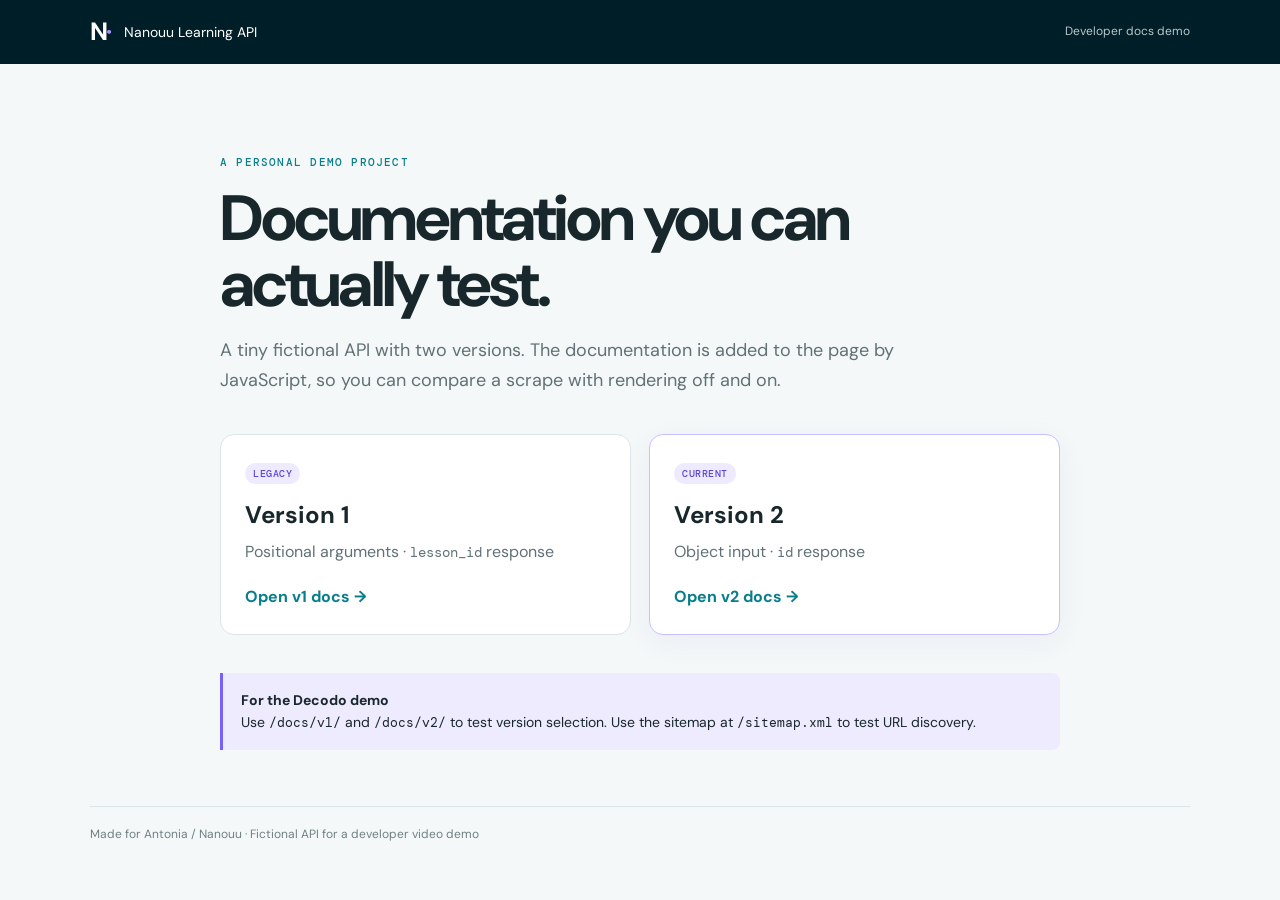
==== index.html @ 7410abad "Add files via upload" ====
<!doctype html>
<html lang="en">
<head>
  <meta charset="utf-8"><meta name="viewport" content="width=device-width,initial-scale=1">
  <title>Nanouu Learning API · Docs</title>
  <meta name="description" content="A fictional, versioned API documentation demo by Nanouu.">
  <link rel="stylesheet" href="/assets/site.css">
</head>
<body>
  <header class="topbar"><a class="brand" href="/">N<span>·</span></a><span>Nanouu Learning API</span><span class="top-note">Developer docs demo</span></header>
  <main class="home wrap">
    <p class="eyebrow">A PERSONAL DEMO PROJECT</p>
    <h1>Documentation you can actually test.</h1>
    <p class="lead">A tiny fictional API with two versions. The documentation is added to the page by JavaScript, so you can compare a scrape with rendering off and on.</p>
    <div class="version-grid">
      <a class="version-card" href="/docs/v1/"><span class="pill">LEGACY</span><h2>Version 1</h2><p>Positional arguments · <code>lesson_id</code> response</p><span class="card-link">Open v1 docs →</span></a>
      <a class="version-card featured" href="/docs/v2/"><span class="pill">CURRENT</span><h2>Version 2</h2><p>Object input · <code>id</code> response</p><span class="card-link">Open v2 docs →</span></a>
    </div>
    <aside class="callout"><strong>For the Decodo demo</strong><br>Use <code>/docs/v1/</code> and <code>/docs/v2/</code> to test version selection. Use the sitemap at <code>/sitemap.xml</code> to test URL discovery.</aside>
  </main>
  <footer class="footer wrap">Made for Antonia / Nanouu · Fictional API for a developer video demo</footer>
</body>
</html>
---- assets/site.css ----
@import url('https://fonts.googleapis.com/css2?family=DM+Mono:wght@400;500&family=DM+Sans:wght@400;500;600;700&display=swap');
:root{--ink:#18272b;--muted:#617176;--teal:#087e8b;--line:#dce5e7;--paper:#fff;--wash:#f4f8f8;--dark:#001e27;--violet:#7860ff}*{box-sizing:border-box}body{margin:0;background:var(--wash);color:var(--ink);font:16px/1.6 'DM Sans',system-ui,sans-serif}.topbar{height:64px;background:var(--dark);color:white;display:flex;align-items:center;gap:14px;padding:0 max(24px,calc((100vw - 1100px)/2));font-size:14px}.brand{font-weight:700;font-size:25px;color:#fff;text-decoration:none;letter-spacing:-2px}.brand span{color:#9d8dff}.top-name{color:#fff;text-decoration:none}.top-note{margin-left:auto;color:#b8c7ca;font-size:12px}.wrap{width:min(1100px,calc(100% - 40px));margin:0 auto}.home{padding:80px 0 56px;max-width:840px}.eyebrow{font:500 11px/1.4 'DM Mono',monospace;letter-spacing:.11em;color:var(--teal)}h1{font-size:clamp(38px,6vw,64px);line-height:1.03;letter-spacing:-.045em;max-width:760px;margin:16px 0}.lead{font-size:18px;line-height:1.65;color:var(--muted);max-width:720px}.version-grid{display:grid;grid-template-columns:repeat(2,minmax(0,1fr));gap:18px;margin:38px 0}.version-card{display:block;padding:24px;border:1px solid var(--line);border-radius:14px;background:white;color:inherit;text-decoration:none;transition:transform .15s,border-color .15s}.version-card:hover{transform:translateY(-3px);border-color:var(--violet)}.version-card.featured{border-color:#c8c0ff;box-shadow:0 8px 30px #4f39c50e}.version-card h2{margin:12px 0 4px}.version-card p{color:var(--muted);margin:0 0 20px}.pill{display:inline-block;padding:4px 8px;border-radius:99px;background:#eeeaff;color:#5b45d5;font:500 10px 'DM Mono',monospace;letter-spacing:.05em}.card-link{color:var(--teal);font-weight:700}.callout{padding:16px 18px;border-left:3px solid var(--violet);background:#eeebff;border-radius:0 8px 8px 0;font-size:14px}.layout{display:grid;grid-template-columns:210px minmax(0,1fr);gap:48px;padding:42px 0 60px;min-height:calc(100vh - 130px)}.sidebar{padding-top:10px}.sidebar a{display:block;padding:7px 10px;color:var(--muted);text-decoration:none;border-radius:6px}.sidebar a:hover,.sidebar a.active{background:#eeebff;color:#5140bf}.sidebar-note{font-size:12px;color:var(--muted);border-top:1px solid var(--line);margin-top:24px;padding:14px 10px}.doc-content{background:white;border:1px solid var(--line);border-radius:14px;padding:clamp(24px,5vw,52px);min-height:470px}.doc-content h1{font-size:42px;margin:12px 0}.doc-content h2{font-size:22px;margin:30px 0 8px}.doc-content p{color:var(--muted)}.doc-content pre{overflow:auto;padding:18px;border-radius:9px;background:#09262e;color:#e4f3f2;font:13px/1.65 'DM Mono',monospace}.doc-content code,.callout code,.version-card code{font-family:'DM Mono',monospace;font-size:.9em}.doc-content p code{background:#eef3f4;padding:2px 5px;border-radius:4px;color:#15515b}.notice{padding:14px 16px;background:#fff6df;border:1px solid #f1dfac;border-radius:8px;color:#67501c!important}.footer{padding:18px 0 28px;color:#718084;font-size:12px;border-top:1px solid var(--line)}@media(max-width:700px){.version-grid{grid-template-columns:1fr}.layout{grid-template-columns:1fr;gap:18px}.sidebar{display:flex;align-items:center;gap:6px;flex-wrap:wrap}.sidebar .eyebrow{width:100%;margin-bottom:0}.sidebar-note{display:none}.doc-content h1{font-size:34px}.topbar{padding:0 20px}}
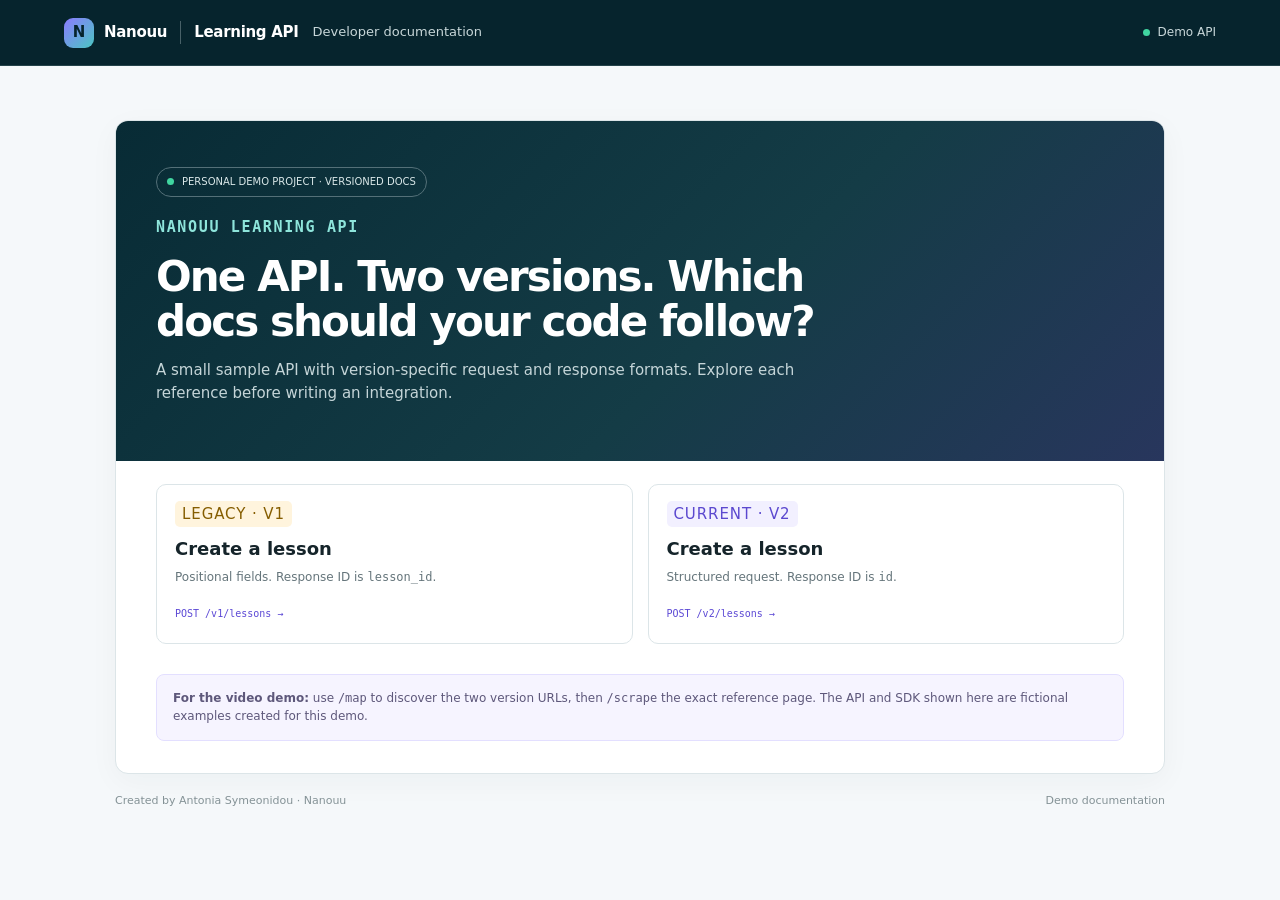
==== commit 1220c88b: "Add files via upload" ====
--- a/index.html
+++ b/index.html
@@ -1,23 +1,3 @@
-<!doctype html>
-<html lang="en">
-<head>
-  <meta charset="utf-8"><meta name="viewport" content="width=device-width,initial-scale=1">
-  <title>Nanouu Learning API · Docs</title>
-  <meta name="description" content="A fictional, versioned API documentation demo by Nanouu.">
-  <link rel="stylesheet" href="/assets/site.css">
-</head>
-<body>
-  <header class="topbar"><a class="brand" href="/">N<span>·</span></a><span>Nanouu Learning API</span><span class="top-note">Developer docs demo</span></header>
-  <main class="home wrap">
-    <p class="eyebrow">A PERSONAL DEMO PROJECT</p>
-    <h1>Documentation you can actually test.</h1>
-    <p class="lead">A tiny fictional API with two versions. The documentation is added to the page by JavaScript, so you can compare a scrape with rendering off and on.</p>
-    <div class="version-grid">
-      <a class="version-card" href="/docs/v1/"><span class="pill">LEGACY</span><h2>Version 1</h2><p>Positional arguments · <code>lesson_id</code> response</p><span class="card-link">Open v1 docs →</span></a>
-      <a class="version-card featured" href="/docs/v2/"><span class="pill">CURRENT</span><h2>Version 2</h2><p>Object input · <code>id</code> response</p><span class="card-link">Open v2 docs →</span></a>
-    </div>
-    <aside class="callout"><strong>For the Decodo demo</strong><br>Use <code>/docs/v1/</code> and <code>/docs/v2/</code> to test version selection. Use the sitemap at <code>/sitemap.xml</code> to test URL discovery.</aside>
-  </main>
-  <footer class="footer wrap">Made for Antonia / Nanouu · Fictional API for a developer video demo</footer>
-</body>
-</html>
+<!doctype html><html lang="en"><head><meta charset="utf-8"><meta name="viewport" content="width=device-width,initial-scale=1"><title>Nanouu Learning API · Documentation</title><meta name="description" content="A personal demo API with versioned docs for testing developer workflows."><style>
+:root{--ink:#15242a;--muted:#65757b;--line:#dce5e8;--paper:#fff;--canvas:#f5f8fa;--navy:#06242d;--teal:#0b8390;--purple:#725cff;--purple-soft:#f0edff;--code:#0b2028;--green:#14866d;--amber:#946300}*{box-sizing:border-box}body{margin:0;background:var(--canvas);color:var(--ink);font:15px/1.55 Inter,ui-sans-serif,system-ui,-apple-system,BlinkMacSystemFont,"Segoe UI",sans-serif}a{color:inherit}.topbar{height:66px;background:var(--navy);color:#fff;display:flex;align-items:center;padding:0 clamp(18px,5vw,72px);gap:14px;border-bottom:1px solid #24434a}.brand{display:flex;align-items:center;gap:10px;text-decoration:none;font-weight:700;letter-spacing:-.02em}.brand-mark{width:30px;height:30px;display:grid;place-items:center;background:linear-gradient(135deg,#8b7bff,#4ac6c2);border-radius:9px;color:#06242d;font-weight:900}.brand-divider{height:23px;width:1px;background:#486168;margin:0 3px}.top-label{font-size:13px;color:#c8d7d9}.top-right{margin-left:auto;display:flex;gap:8px;align-items:center;color:#c8d7d9;font-size:12px}.status-dot{width:7px;height:7px;border-radius:50%;background:#40d5a0}.shell{width:min(1200px,calc(100% - 40px));margin:0 auto;display:grid;grid-template-columns:230px minmax(0,1fr);gap:42px;padding:34px 0 68px}.sidebar{padding-top:10px}.side-kicker{font-size:10px;font-weight:700;letter-spacing:.14em;color:#87989d;margin:18px 10px 8px}.side-link{display:flex;align-items:center;gap:9px;padding:9px 11px;margin:2px 0;border-radius:7px;text-decoration:none;color:#52636a;font-size:13px}.side-link:hover{background:#eaf0f2}.side-link.active{background:var(--purple-soft);color:#5945d2;font-weight:650}.side-mark{width:7px;height:7px;border-radius:2px;background:#c3ccd0}.active .side-mark{background:var(--purple)}.side-sub{margin:5px 0 0 20px;padding-left:12px;border-left:1px solid var(--line)}.version-chip{margin-left:auto;font:10px ui-monospace,monospace;color:#75858b}.side-callout{margin:26px 8px 0;padding:13px;border:1px solid var(--line);border-radius:9px;background:#fff;color:#6d7b80;font-size:11px;line-height:1.5}.main{min-width:0}.crumb{font-size:12px;color:#859398;margin:2px 0 20px}.crumb span{color:#ccd4d7;margin:0 8px}.doc-card{background:var(--paper);border:1px solid var(--line);border-radius:13px;box-shadow:0 8px 30px #16323b0a;overflow:hidden}.doc-head{padding:34px 40px 25px;border-bottom:1px solid var(--line)}.eyebrow{display:flex;align-items:center;gap:8px;font:700 10px/1.4 ui-monospace,SFMono-Regular,Menlo,monospace;letter-spacing:.11em;text-transform:uppercase;color:var(--teal)}.badge{padding:4px 7px;border-radius:5px;background:#f2f0ff;color:#5b48cf;letter-spacing:.06em}.badge.legacy{background:#fff4dd;color:#855d00}.doc-head h1{font-size:34px;line-height:1.15;letter-spacing:-.04em;margin:15px 0 9px}.lead{color:var(--muted);max-width:700px;margin:0;font-size:15px}.meta-row{display:flex;flex-wrap:wrap;gap:8px;margin-top:19px}.meta-pill{border:1px solid var(--line);border-radius:6px;padding:5px 8px;color:#56676d;font:11px ui-monospace,SFMono-Regular,Menlo,monospace;background:#fff}.content{padding:28px 40px 38px;display:grid;grid-template-columns:minmax(0,1.1fr) minmax(250px,.9fr);gap:30px}.section-label{font-size:10px;font-weight:750;letter-spacing:.12em;text-transform:uppercase;color:#8a999e;margin:0 0 10px}.content h2{font-size:19px;letter-spacing:-.02em;margin:0 0 8px}.content p{color:var(--muted);margin:0 0 15px;font-size:13px}.endpoint{display:flex;align-items:center;gap:9px;margin:16px 0 20px}.method{padding:5px 8px;border-radius:5px;background:#e5f6f1;color:#08765e;font:700 11px ui-monospace,monospace}.path{font:600 13px ui-monospace,monospace;color:#35474d}.codebox{border:1px solid #233943;border-radius:9px;background:var(--code);overflow:hidden;margin:12px 0 20px}.code-title{padding:9px 13px;border-bottom:1px solid #263d45;color:#a8bec4;font:10px ui-monospace,monospace;display:flex;justify-content:space-between}.codebox pre{margin:0;padding:16px 15px 18px;color:#d6e9e8;white-space:pre-wrap;overflow-wrap:anywhere;font:11px/1.7 ui-monospace,SFMono-Regular,Menlo,monospace}.codebox .key{color:#a89bff}.codebox .str{color:#7ee0bd}.codebox .comment{color:#728b92}.detail-card{border:1px solid var(--line);border-radius:9px;padding:16px;margin:0 0 13px;background:#fff}.detail-card h3{margin:0 0 10px;font-size:13px}.field-row{display:grid;grid-template-columns:1fr auto;gap:12px;padding:8px 0;border-top:1px solid #edf1f2;font-size:11px}.field-row code{color:#5c49d5;font:11px ui-monospace,monospace}.field-row span{color:#718086}.response-label{font-size:10px;color:#94a1a5;margin:12px 0 0}.note{padding:13px 14px;border-left:3px solid #e5b44d;background:#fff9ea;color:#705619;border-radius:0 7px 7px 0;font-size:12px;line-height:1.5;margin:18px 0}.version-switch{display:flex;gap:9px;margin-top:20px}.switch-link{padding:8px 10px;border:1px solid var(--line);border-radius:7px;color:#52636a;text-decoration:none;font-size:11px}.switch-link:hover{border-color:var(--purple);color:#5844cf}.js-fallback{margin:24px 40px;padding:16px 18px;border:1px dashed #b6c2c6;background:#f8fafb;border-radius:9px;color:#617177;font-size:13px}.js-fallback strong{display:block;color:#2b3d43;margin-bottom:4px}.site-footer{padding:18px 0;color:#849296;font-size:11px;display:flex;justify-content:space-between}.home-hero{padding:46px 40px 40px;background:linear-gradient(135deg,#082b35,#143c46 58%,#28365d);color:#fff}.home-hero .eyebrow{color:#8ee5db}.home-hero h1{font-size:42px;line-height:1.08;letter-spacing:-.045em;max-width:670px;margin:16px 0 12px}.home-hero p{max-width:650px;color:#c5d5d8;font-size:15px}.hero-label{display:inline-flex;align-items:center;gap:8px;border:1px solid #547078;border-radius:99px;padding:6px 10px;color:#d9e7e8;font-size:10px}.version-grid{display:grid;grid-template-columns:1fr 1fr;gap:15px;padding:23px 40px 30px}.version-card{border:1px solid var(--line);border-radius:10px;padding:18px;text-decoration:none;background:#fff;transition:.15s}.version-card:hover{border-color:#a99eff;transform:translateY(-2px);box-shadow:0 8px 18px #2d21720c}.version-card h2{font-size:18px;margin:9px 0 5px}.version-card p{font-size:12px;color:var(--muted);margin:0 0 15px}.card-meta{font:10px ui-monospace,monospace;color:#5c49d5}.home-note{margin:0 40px 32px;padding:14px 16px;background:#f6f4ff;border:1px solid #e3dfff;border-radius:8px;color:#5e587b;font-size:12px}.hidden{display:none!important}@media(max-width:800px){.shell{grid-template-columns:1fr;gap:18px;padding-top:20px}.sidebar{display:flex;flex-wrap:wrap;align-items:center;padding:0}.side-kicker{width:100%;margin:7px 5px}.side-link{padding:7px 9px}.side-sub,.side-callout{display:none}.content{grid-template-columns:1fr;padding:24px}.doc-head{padding:26px 24px}.doc-head h1{font-size:29px}.js-fallback{margin:20px 24px}.home-hero{padding:34px 24px}.home-hero h1{font-size:34px}.version-grid{padding:18px 24px 22px}.home-note{margin:0 24px 24px}.version-grid{grid-template-columns:1fr}.site-footer{display:block}.topbar{padding:0 18px}}
+</style></head><body><header class="topbar"><a class="brand" href="./"><span class="brand-mark">N</span><span>Nanouu</span><span class="brand-divider"></span><span>Learning API</span></a><span class="top-label">Developer documentation</span><div class="top-right"><span class="status-dot"></span> Demo API</div></header><main class="shell" style="display:block;max-width:1050px;padding-top:54px"><section class="doc-card"><div class="home-hero"><span class="hero-label"><span class="status-dot"></span> PERSONAL DEMO PROJECT · VERSIONED DOCS</span><p class="eyebrow" style="margin-top:20px">NANOUU LEARNING API</p><h1>One API. Two versions. Which docs should your code follow?</h1><p>A small sample API with version-specific request and response formats. Explore each reference before writing an integration.</p></div><div class="version-grid"><a class="version-card" href="docs/v1/"><span class="badge legacy">LEGACY · V1</span><h2>Create a lesson</h2><p>Positional fields. Response ID is <code>lesson_id</code>.</p><span class="card-meta">POST /v1/lessons →</span></a><a class="version-card" href="docs/v2/"><span class="badge">CURRENT · V2</span><h2>Create a lesson</h2><p>Structured request. Response ID is <code>id</code>.</p><span class="card-meta">POST /v2/lessons →</span></a></div><div class="home-note"><b>For the video demo:</b> use <code>/map</code> to discover the two version URLs, then <code>/scrape</code> the exact reference page. The API and SDK shown here are fictional examples created for this demo.</div></section><footer class="site-footer"><span>Created by Antonia Symeonidou · Nanouu</span><span>Demo documentation</span></footer></main></body></html>
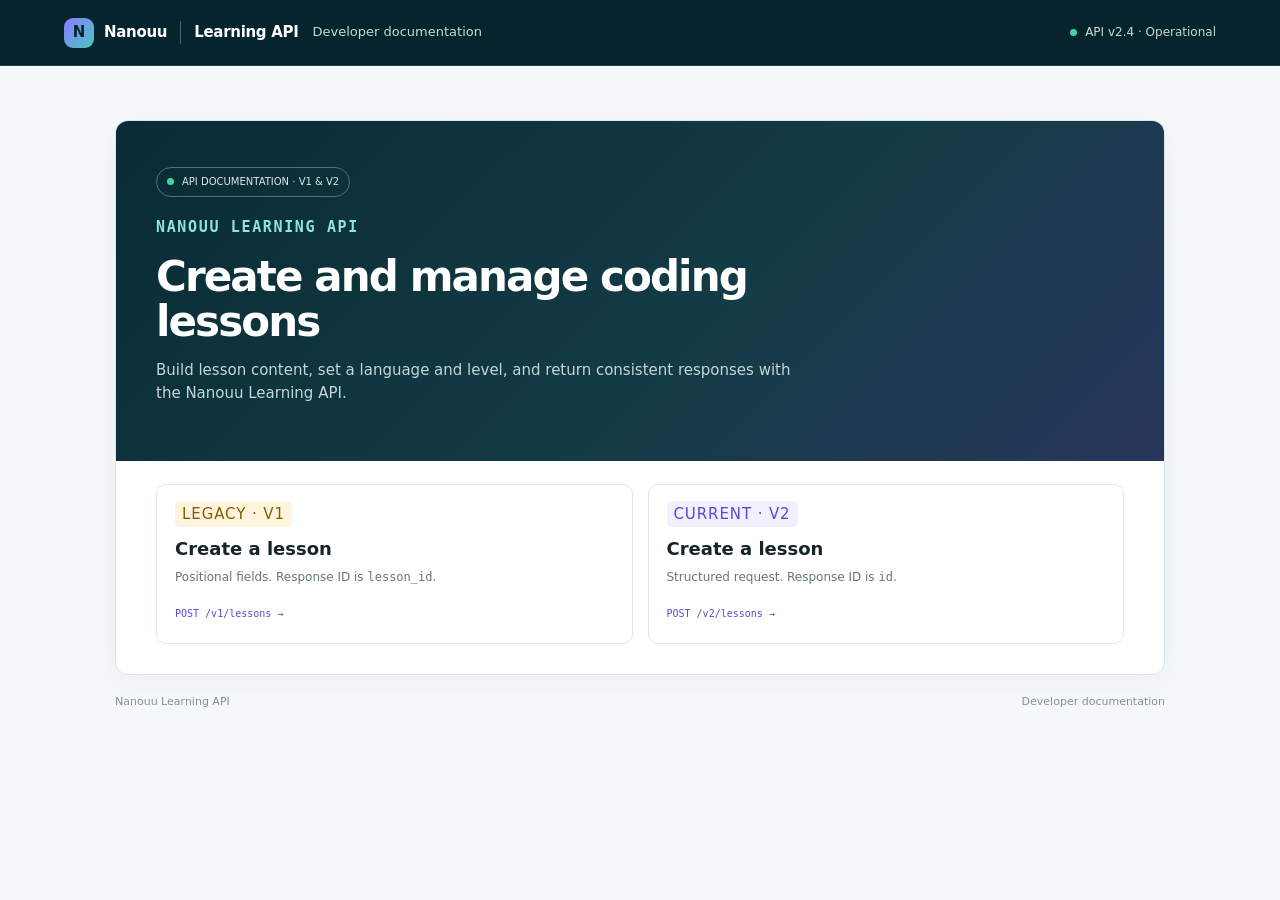
==== commit bfbe0e03: "Add files via upload" ====
--- a/index.html
+++ b/index.html
@@ -1,3 +1,3 @@
-<!doctype html><html lang="en"><head><meta charset="utf-8"><meta name="viewport" content="width=device-width,initial-scale=1"><title>Nanouu Learning API · Documentation</title><meta name="description" content="A personal demo API with versioned docs for testing developer workflows."><style>
+<!doctype html><html lang="en"><head><meta charset="utf-8"><meta name="viewport" content="width=device-width,initial-scale=1"><title>Nanouu Learning API · Documentation</title><meta name="description" content="Reference documentation for the Nanouu Learning API."><style>
 :root{--ink:#15242a;--muted:#65757b;--line:#dce5e8;--paper:#fff;--canvas:#f5f8fa;--navy:#06242d;--teal:#0b8390;--purple:#725cff;--purple-soft:#f0edff;--code:#0b2028;--green:#14866d;--amber:#946300}*{box-sizing:border-box}body{margin:0;background:var(--canvas);color:var(--ink);font:15px/1.55 Inter,ui-sans-serif,system-ui,-apple-system,BlinkMacSystemFont,"Segoe UI",sans-serif}a{color:inherit}.topbar{height:66px;background:var(--navy);color:#fff;display:flex;align-items:center;padding:0 clamp(18px,5vw,72px);gap:14px;border-bottom:1px solid #24434a}.brand{display:flex;align-items:center;gap:10px;text-decoration:none;font-weight:700;letter-spacing:-.02em}.brand-mark{width:30px;height:30px;display:grid;place-items:center;background:linear-gradient(135deg,#8b7bff,#4ac6c2);border-radius:9px;color:#06242d;font-weight:900}.brand-divider{height:23px;width:1px;background:#486168;margin:0 3px}.top-label{font-size:13px;color:#c8d7d9}.top-right{margin-left:auto;display:flex;gap:8px;align-items:center;color:#c8d7d9;font-size:12px}.status-dot{width:7px;height:7px;border-radius:50%;background:#40d5a0}.shell{width:min(1200px,calc(100% - 40px));margin:0 auto;display:grid;grid-template-columns:230px minmax(0,1fr);gap:42px;padding:34px 0 68px}.sidebar{padding-top:10px}.side-kicker{font-size:10px;font-weight:700;letter-spacing:.14em;color:#87989d;margin:18px 10px 8px}.side-link{display:flex;align-items:center;gap:9px;padding:9px 11px;margin:2px 0;border-radius:7px;text-decoration:none;color:#52636a;font-size:13px}.side-link:hover{background:#eaf0f2}.side-link.active{background:var(--purple-soft);color:#5945d2;font-weight:650}.side-mark{width:7px;height:7px;border-radius:2px;background:#c3ccd0}.active .side-mark{background:var(--purple)}.side-sub{margin:5px 0 0 20px;padding-left:12px;border-left:1px solid var(--line)}.version-chip{margin-left:auto;font:10px ui-monospace,monospace;color:#75858b}.side-callout{margin:26px 8px 0;padding:13px;border:1px solid var(--line);border-radius:9px;background:#fff;color:#6d7b80;font-size:11px;line-height:1.5}.main{min-width:0}.crumb{font-size:12px;color:#859398;margin:2px 0 20px}.crumb span{color:#ccd4d7;margin:0 8px}.doc-card{background:var(--paper);border:1px solid var(--line);border-radius:13px;box-shadow:0 8px 30px #16323b0a;overflow:hidden}.doc-head{padding:34px 40px 25px;border-bottom:1px solid var(--line)}.eyebrow{display:flex;align-items:center;gap:8px;font:700 10px/1.4 ui-monospace,SFMono-Regular,Menlo,monospace;letter-spacing:.11em;text-transform:uppercase;color:var(--teal)}.badge{padding:4px 7px;border-radius:5px;background:#f2f0ff;color:#5b48cf;letter-spacing:.06em}.badge.legacy{background:#fff4dd;color:#855d00}.doc-head h1{font-size:34px;line-height:1.15;letter-spacing:-.04em;margin:15px 0 9px}.lead{color:var(--muted);max-width:700px;margin:0;font-size:15px}.meta-row{display:flex;flex-wrap:wrap;gap:8px;margin-top:19px}.meta-pill{border:1px solid var(--line);border-radius:6px;padding:5px 8px;color:#56676d;font:11px ui-monospace,SFMono-Regular,Menlo,monospace;background:#fff}.content{padding:28px 40px 38px;display:grid;grid-template-columns:minmax(0,1.1fr) minmax(250px,.9fr);gap:30px}.section-label{font-size:10px;font-weight:750;letter-spacing:.12em;text-transform:uppercase;color:#8a999e;margin:0 0 10px}.content h2{font-size:19px;letter-spacing:-.02em;margin:0 0 8px}.content p{color:var(--muted);margin:0 0 15px;font-size:13px}.endpoint{display:flex;align-items:center;gap:9px;margin:16px 0 20px}.method{padding:5px 8px;border-radius:5px;background:#e5f6f1;color:#08765e;font:700 11px ui-monospace,monospace}.path{font:600 13px ui-monospace,monospace;color:#35474d}.codebox{border:1px solid #233943;border-radius:9px;background:var(--code);overflow:hidden;margin:12px 0 20px}.code-title{padding:9px 13px;border-bottom:1px solid #263d45;color:#a8bec4;font:10px ui-monospace,monospace;display:flex;justify-content:space-between}.codebox pre{margin:0;padding:16px 15px 18px;color:#d6e9e8;white-space:pre-wrap;overflow-wrap:anywhere;font:11px/1.7 ui-monospace,SFMono-Regular,Menlo,monospace}.codebox .key{color:#a89bff}.codebox .str{color:#7ee0bd}.codebox .comment{color:#728b92}.detail-card{border:1px solid var(--line);border-radius:9px;padding:16px;margin:0 0 13px;background:#fff}.detail-card h3{margin:0 0 10px;font-size:13px}.field-row{display:grid;grid-template-columns:1fr auto;gap:12px;padding:8px 0;border-top:1px solid #edf1f2;font-size:11px}.field-row code{color:#5c49d5;font:11px ui-monospace,monospace}.field-row span{color:#718086}.response-label{font-size:10px;color:#94a1a5;margin:12px 0 0}.note{padding:13px 14px;border-left:3px solid #e5b44d;background:#fff9ea;color:#705619;border-radius:0 7px 7px 0;font-size:12px;line-height:1.5;margin:18px 0}.version-switch{display:flex;gap:9px;margin-top:20px}.switch-link{padding:8px 10px;border:1px solid var(--line);border-radius:7px;color:#52636a;text-decoration:none;font-size:11px}.switch-link:hover{border-color:var(--purple);color:#5844cf}.js-fallback{margin:24px 40px;padding:16px 18px;border:1px dashed #b6c2c6;background:#f8fafb;border-radius:9px;color:#617177;font-size:13px}.js-fallback strong{display:block;color:#2b3d43;margin-bottom:4px}.site-footer{padding:18px 0;color:#849296;font-size:11px;display:flex;justify-content:space-between}.home-hero{padding:46px 40px 40px;background:linear-gradient(135deg,#082b35,#143c46 58%,#28365d);color:#fff}.home-hero .eyebrow{color:#8ee5db}.home-hero h1{font-size:42px;line-height:1.08;letter-spacing:-.045em;max-width:670px;margin:16px 0 12px}.home-hero p{max-width:650px;color:#c5d5d8;font-size:15px}.hero-label{display:inline-flex;align-items:center;gap:8px;border:1px solid #547078;border-radius:99px;padding:6px 10px;color:#d9e7e8;font-size:10px}.version-grid{display:grid;grid-template-columns:1fr 1fr;gap:15px;padding:23px 40px 30px}.version-card{border:1px solid var(--line);border-radius:10px;padding:18px;text-decoration:none;background:#fff;transition:.15s}.version-card:hover{border-color:#a99eff;transform:translateY(-2px);box-shadow:0 8px 18px #2d21720c}.version-card h2{font-size:18px;margin:9px 0 5px}.version-card p{font-size:12px;color:var(--muted);margin:0 0 15px}.card-meta{font:10px ui-monospace,monospace;color:#5c49d5}.home-note{margin:0 40px 32px;padding:14px 16px;background:#f6f4ff;border:1px solid #e3dfff;border-radius:8px;color:#5e587b;font-size:12px}.hidden{display:none!important}@media(max-width:800px){.shell{grid-template-columns:1fr;gap:18px;padding-top:20px}.sidebar{display:flex;flex-wrap:wrap;align-items:center;padding:0}.side-kicker{width:100%;margin:7px 5px}.side-link{padding:7px 9px}.side-sub,.side-callout{display:none}.content{grid-template-columns:1fr;padding:24px}.doc-head{padding:26px 24px}.doc-head h1{font-size:29px}.js-fallback{margin:20px 24px}.home-hero{padding:34px 24px}.home-hero h1{font-size:34px}.version-grid{padding:18px 24px 22px}.home-note{margin:0 24px 24px}.version-grid{grid-template-columns:1fr}.site-footer{display:block}.topbar{padding:0 18px}}
-</style></head><body><header class="topbar"><a class="brand" href="./"><span class="brand-mark">N</span><span>Nanouu</span><span class="brand-divider"></span><span>Learning API</span></a><span class="top-label">Developer documentation</span><div class="top-right"><span class="status-dot"></span> Demo API</div></header><main class="shell" style="display:block;max-width:1050px;padding-top:54px"><section class="doc-card"><div class="home-hero"><span class="hero-label"><span class="status-dot"></span> PERSONAL DEMO PROJECT · VERSIONED DOCS</span><p class="eyebrow" style="margin-top:20px">NANOUU LEARNING API</p><h1>One API. Two versions. Which docs should your code follow?</h1><p>A small sample API with version-specific request and response formats. Explore each reference before writing an integration.</p></div><div class="version-grid"><a class="version-card" href="docs/v1/"><span class="badge legacy">LEGACY · V1</span><h2>Create a lesson</h2><p>Positional fields. Response ID is <code>lesson_id</code>.</p><span class="card-meta">POST /v1/lessons →</span></a><a class="version-card" href="docs/v2/"><span class="badge">CURRENT · V2</span><h2>Create a lesson</h2><p>Structured request. Response ID is <code>id</code>.</p><span class="card-meta">POST /v2/lessons →</span></a></div><div class="home-note"><b>For the video demo:</b> use <code>/map</code> to discover the two version URLs, then <code>/scrape</code> the exact reference page. The API and SDK shown here are fictional examples created for this demo.</div></section><footer class="site-footer"><span>Created by Antonia Symeonidou · Nanouu</span><span>Demo documentation</span></footer></main></body></html>+</style></head><body><header class="topbar"><a class="brand" href="./"><span class="brand-mark">N</span><span>Nanouu</span><span class="brand-divider"></span><span>Learning API</span></a><span class="top-label">Developer documentation</span><div class="top-right"><span class="status-dot"></span> API v2.4 · Operational</div></header><main class="shell" style="display:block;max-width:1050px;padding-top:54px"><section class="doc-card"><div class="home-hero"><span class="hero-label"><span class="status-dot"></span> API DOCUMENTATION · V1 &amp; V2</span><p class="eyebrow" style="margin-top:20px">NANOUU LEARNING API</p><h1>Create and manage coding lessons</h1><p>Build lesson content, set a language and level, and return consistent responses with the Nanouu Learning API.</p></div><div class="version-grid"><a class="version-card" href="docs/v1/"><span class="badge legacy">LEGACY · V1</span><h2>Create a lesson</h2><p>Positional fields. Response ID is <code>lesson_id</code>.</p><span class="card-meta">POST /v1/lessons →</span></a><a class="version-card" href="docs/v2/"><span class="badge">CURRENT · V2</span><h2>Create a lesson</h2><p>Structured request. Response ID is <code>id</code>.</p><span class="card-meta">POST /v2/lessons →</span></a></div></section><footer class="site-footer"><span>Nanouu Learning API</span><span>Developer documentation</span></footer></main></body></html>
